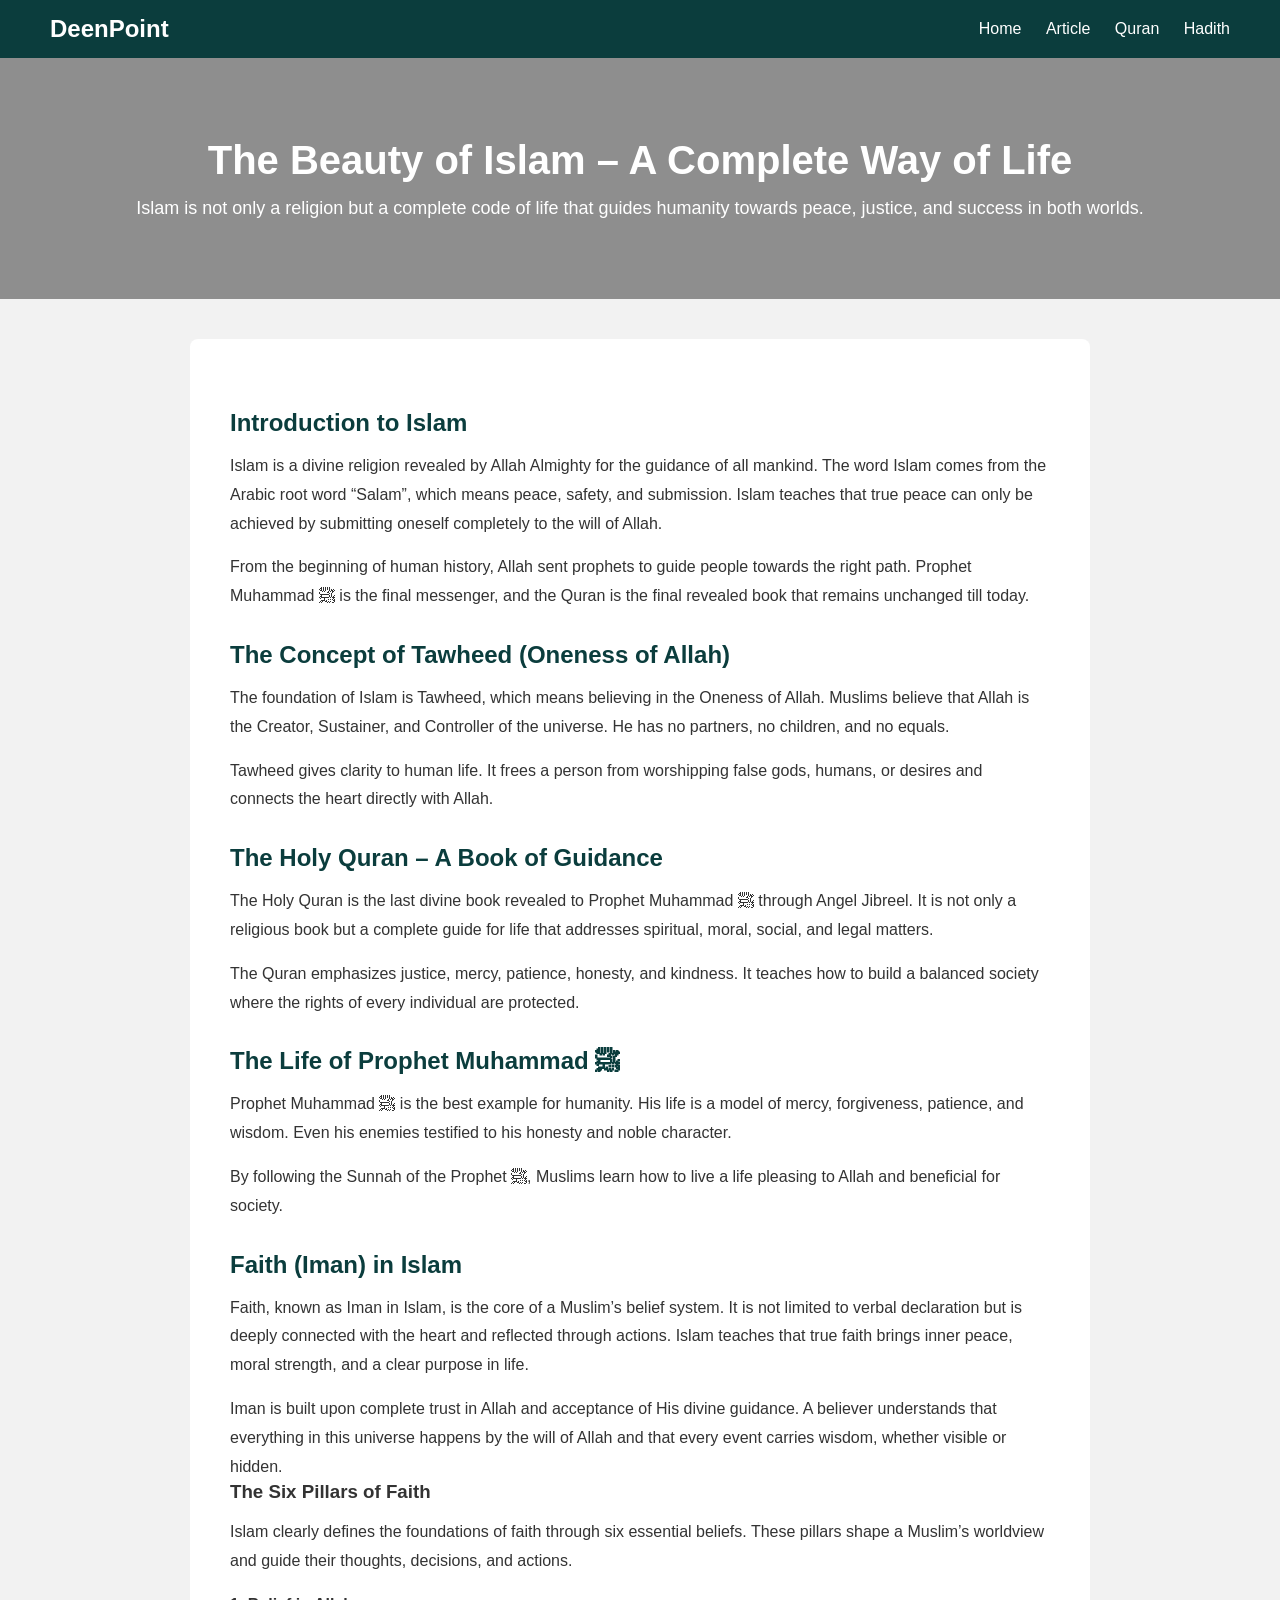
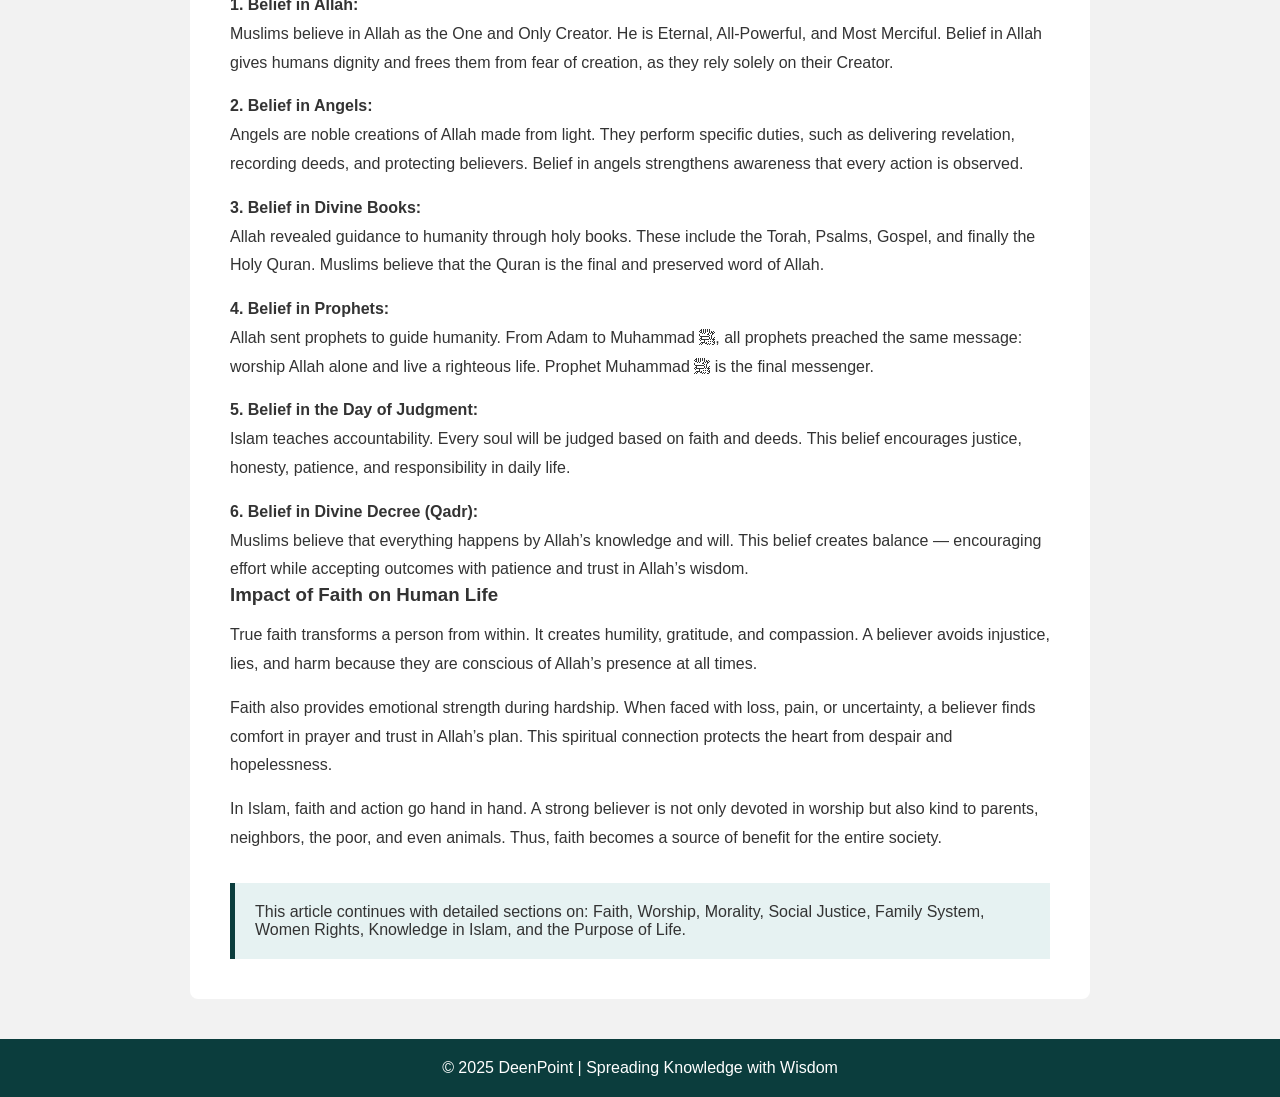
==== artice.html @ c114584f "Initial commit" ====
<!DOCTYPE html>
<html lang="en">
<head>
    <meta charset="UTF-8">
    <title>Islamic Article | DeenPoint</title>
    <link rel="stylesheet" href="artucle.css">
</head>
<body>

    <!-- Navbar -->
    <header class="navbar">
        <div class="logo">DeenPoint</div>
        <nav>
            <a href="index.html">Home</a>
            <a href="artice.html">Article</a>
            <a href="qran.html">Quran</a>
            <a href="hadith.html">Hadith</a>
        </nav>
    </header>

    <!-- Article Hero -->
    <section class="article-hero">
        <h1>The Beauty of Islam – A Complete Way of Life</h1>
        <p>
            Islam is not only a religion but a complete code of life that guides
            humanity towards peace, justice, and success in both worlds.
        </p>
    </section>

    <!-- Article Content -->
    <section class="article-content">

        <h2>Introduction to Islam</h2>
        <p>
            Islam is a divine religion revealed by Allah Almighty for the guidance
            of all mankind. The word Islam comes from the Arabic root word “Salam”,
            which means peace, safety, and submission. Islam teaches that true peace
            can only be achieved by submitting oneself completely to the will of Allah.
        </p>

        <p>
            From the beginning of human history, Allah sent prophets to guide people
            towards the right path. Prophet Muhammad ﷺ is the final messenger, and
            the Quran is the final revealed book that remains unchanged till today.
        </p>

        <h2>The Concept of Tawheed (Oneness of Allah)</h2>
        <p>
            The foundation of Islam is Tawheed, which means believing in the Oneness
            of Allah. Muslims believe that Allah is the Creator, Sustainer, and
            Controller of the universe. He has no partners, no children, and no equals.
        </p>

        <p>
            Tawheed gives clarity to human life. It frees a person from worshipping
            false gods, humans, or desires and connects the heart directly with Allah.
        </p>

        <h2>The Holy Quran – A Book of Guidance</h2>
        <p>
            The Holy Quran is the last divine book revealed to Prophet Muhammad ﷺ
            through Angel Jibreel. It is not only a religious book but a complete
            guide for life that addresses spiritual, moral, social, and legal matters.
        </p>

        <p>
            The Quran emphasizes justice, mercy, patience, honesty, and kindness.
            It teaches how to build a balanced society where the rights of every
            individual are protected.
        </p>

        <h2>The Life of Prophet Muhammad ﷺ</h2>
        <p>
            Prophet Muhammad ﷺ is the best example for humanity. His life is a model
            of mercy, forgiveness, patience, and wisdom. Even his enemies testified
            to his honesty and noble character.
        </p>

        <p>
            By following the Sunnah of the Prophet ﷺ, Muslims learn how to live
            a life pleasing to Allah and beneficial for society.
        </p>
        <h2>Faith (Iman) in Islam</h2>

<p>
Faith, known as Iman in Islam, is the core of a Muslim’s belief system.
It is not limited to verbal declaration but is deeply connected with
the heart and reflected through actions. Islam teaches that true faith
brings inner peace, moral strength, and a clear purpose in life.
</p>

<p>
Iman is built upon complete trust in Allah and acceptance of His divine
guidance. A believer understands that everything in this universe
happens by the will of Allah and that every event carries wisdom,
whether visible or hidden.
</p>

<h3>The Six Pillars of Faith</h3>

<p>
Islam clearly defines the foundations of faith through six essential
beliefs. These pillars shape a Muslim’s worldview and guide their
thoughts, decisions, and actions.
</p>

<p>
<strong>1. Belief in Allah:</strong><br>
Muslims believe in Allah as the One and Only Creator. He is Eternal,
All-Powerful, and Most Merciful. Belief in Allah gives humans dignity
and frees them from fear of creation, as they rely solely on their
Creator.
</p>

<p>
<strong>2. Belief in Angels:</strong><br>
Angels are noble creations of Allah made from light. They perform
specific duties, such as delivering revelation, recording deeds, and
protecting believers. Belief in angels strengthens awareness that every
action is observed.
</p>

<p>
<strong>3. Belief in Divine Books:</strong><br>
Allah revealed guidance to humanity through holy books. These include
the Torah, Psalms, Gospel, and finally the Holy Quran. Muslims believe
that the Quran is the final and preserved word of Allah.
</p>

<p>
<strong>4. Belief in Prophets:</strong><br>
Allah sent prophets to guide humanity. From Adam to Muhammad ﷺ, all
prophets preached the same message: worship Allah alone and live a
righteous life. Prophet Muhammad ﷺ is the final messenger.
</p>

<p>
<strong>5. Belief in the Day of Judgment:</strong><br>
Islam teaches accountability. Every soul will be judged based on faith
and deeds. This belief encourages justice, honesty, patience, and
responsibility in daily life.
</p>

<p>
<strong>6. Belief in Divine Decree (Qadr):</strong><br>
Muslims believe that everything happens by Allah’s knowledge and will.
This belief creates balance — encouraging effort while accepting
outcomes with patience and trust in Allah’s wisdom.
</p>

<h3>Impact of Faith on Human Life</h3>

<p>
True faith transforms a person from within. It creates humility,
gratitude, and compassion. A believer avoids injustice, lies, and harm
because they are conscious of Allah’s presence at all times.
</p>

<p>
Faith also provides emotional strength during hardship. When faced with
loss, pain, or uncertainty, a believer finds comfort in prayer and trust
in Allah’s plan. This spiritual connection protects the heart from
despair and hopelessness.
</p>

<p>
In Islam, faith and action go hand in hand. A strong believer is not
only devoted in worship but also kind to parents, neighbors, the poor,
and even animals. Thus, faith becomes a source of benefit for the entire
society.
</p>


        <!-- NOTE -->
        <div class="note">
            This article continues with detailed sections on:
            Faith, Worship, Morality, Social Justice, Family System,
            Women Rights, Knowledge in Islam, and the Purpose of Life.
        </div>

    </section>

    <!-- Footer -->
    <footer class="footer">
        <p>© 2025 DeenPoint | Spreading Knowledge with Wisdom</p>
    </footer>

</body>
</html>
---- artucle.css ----
*{
    margin: 0;
    padding: 0;
    box-sizing: border-box;
    font-family: 'Segoe UI', sans-serif;
}

body{
    background-color: #f2f2f2;
    color: #333;
}

/* Navbar */
.navbar{
    background-color: #0b3d3d;
    color: white;
    display: flex;
    justify-content: space-between;
    align-items: center;
    padding: 15px 50px;
}

.navbar .logo{
    font-size: 24px;
    font-weight: bold;
}

.navbar nav a{
    color: white;
    text-decoration: none;
    margin-left: 20px;
    font-size: 16px;
}

.navbar nav a.active,
.navbar nav a:hover{
    text-decoration: underline;
}

/* Hero Section */
.article-hero{
    background-color: #8e8e8e;
    text-align: center;
    padding: 80px 20px;
    color: white;
}

.article-hero h1{
    font-size: 40px;
    margin-bottom: 15px;
}

.article-hero p{
    font-size: 18px;
}

/* Article Content */
.article-content{
    max-width: 900px;
    margin: 40px auto;
    background: white;
    padding: 40px;
    border-radius: 8px;
}

.article-content h2{
    margin-top: 30px;
    color: #0b3d3d;
}

.article-content p{
    margin-top: 15px;
    line-height: 1.8;
    font-size: 16px;
}

/* Note Box */
.note{
    background-color: #e6f2f2;
    padding: 20px;
    margin-top: 30px;
    border-left: 5px solid #0b3d3d;
}

/* Footer */
.footer{
    text-align: center;
    padding: 20px;
    background-color: #0b3d3d;
    color: white;
    margin-top: 40px;
}
.footer p{
    margin: 0;
}
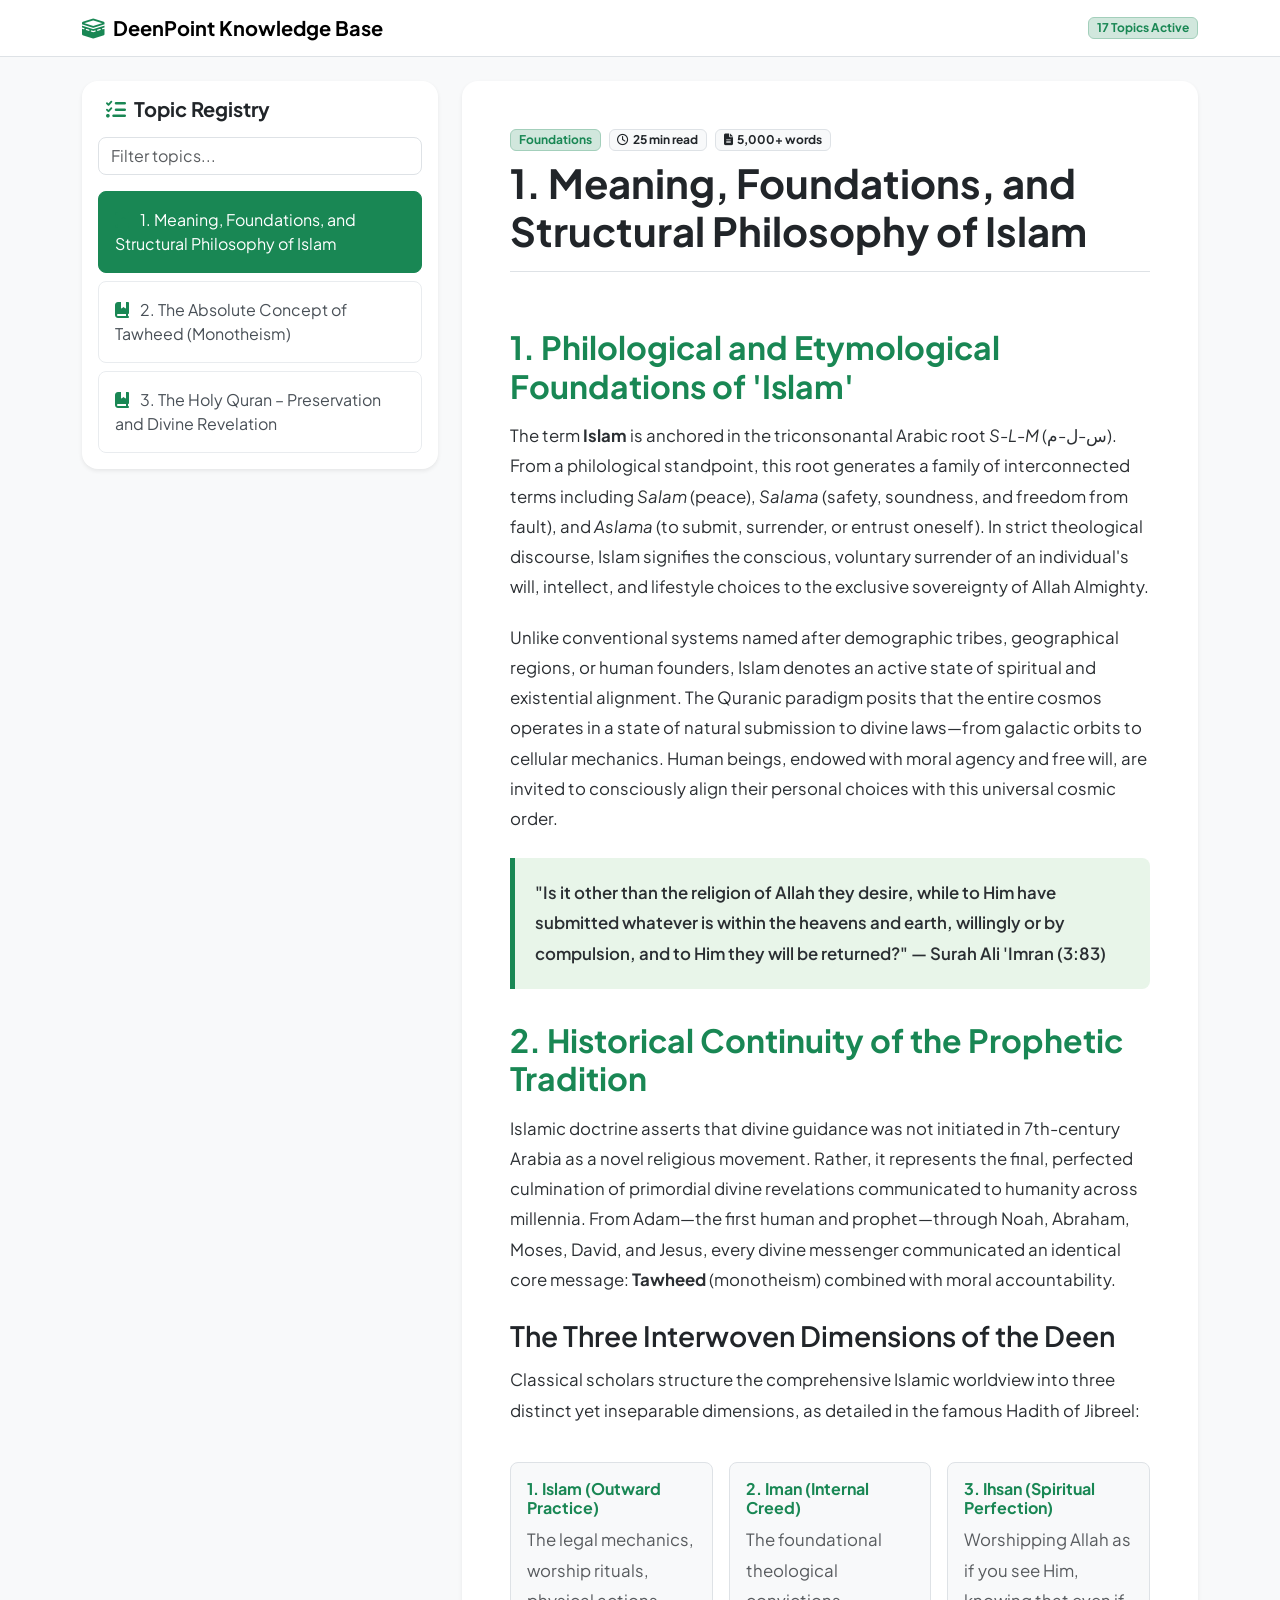
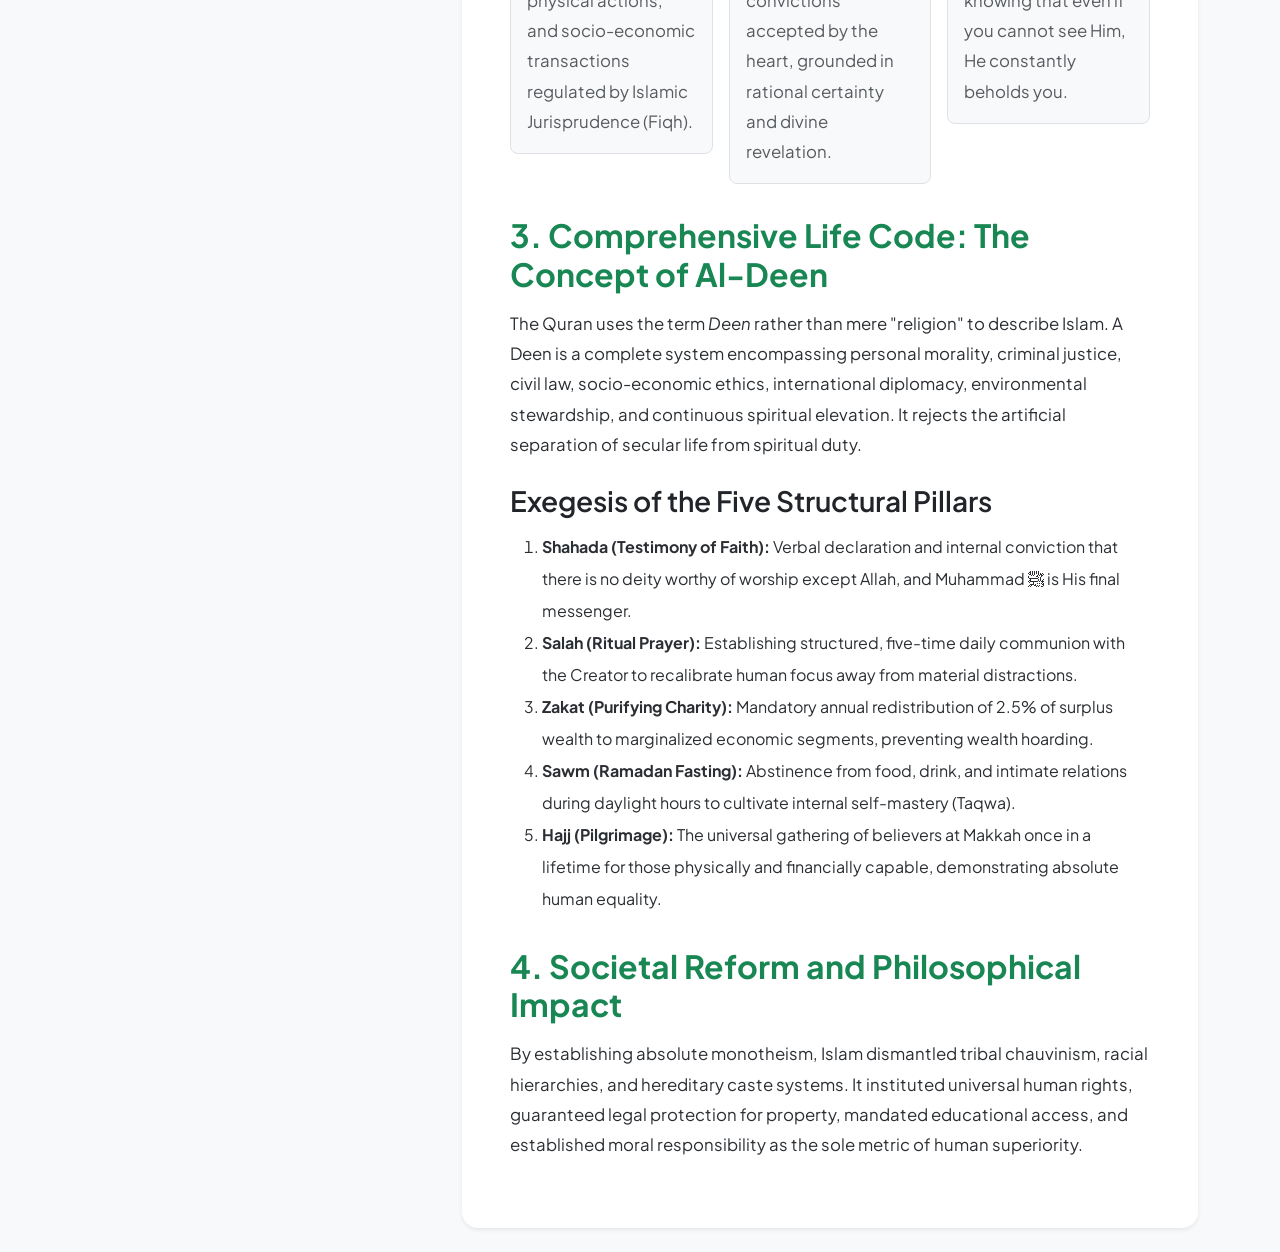
==== commit aa85b780: "main" ====
--- a/artice.html
+++ b/artice.html
@@ -2,188 +2,150 @@
 <html lang="en">
 <head>
     <meta charset="UTF-8">
-    <title>Islamic Article | DeenPoint</title>
-    <link rel="stylesheet" href="artucle.css">
+    <meta name="viewport" content="width=device-width, initial-scale=1.0">
+    <title>Islamic Knowledge & Knowledge Hub | DeenPoint</title>
+    
+    <link href="https://fonts.googleapis.com/css2?family=Plus+Jakarta+Sans:wght@400;500;600;700&display=swap" rel="stylesheet">
+    <link href="https://cdn.jsdelivr.net/npm/bootstrap@5.3.2/dist/css/bootstrap.min.css" rel="stylesheet">
+    <link rel="stylesheet" href="https://cdnjs.cloudflare.com/ajax/libs/font-awesome/6.4.0/css/all.min.css">
+    
+    <style>
+        body { font-family: 'Plus Jakarta Sans', sans-serif; background-color: #f8f9fa; }
+        .topic-sidebar { max-height: calc(100vh - 120px); overflow-y: auto; }
+        .topic-btn {
+            border: 1px solid #e9ecef;
+            background: #ffffff;
+            color: #495057;
+            transition: all 0.2s ease;
+            cursor: pointer;
+            text-align: left;
+            width: 100%;
+        }
+        .topic-btn:hover, .topic-btn.active {
+            background-color: #198754;
+            color: #ffffff !important;
+            border-color: #198754;
+        }
+        .article-view {
+            animation: fadeIn 0.3s ease-in-out;
+            line-height: 1.8;
+            color: #2b2f33;
+        }
+        .article-view h2 { margin-top: 2rem; margin-bottom: 1rem; font-weight: 700; color: #198754; }
+        .article-view h3 { margin-top: 1.5rem; margin-bottom: 0.8rem; font-weight: 600; color: #212529; }
+        .article-view p { margin-bottom: 1.25rem; font-size: 1.05rem; }
+        .quote-box {
+            background-color: #e8f5e9;
+            border-left: 5px solid #198754;
+            padding: 1.25rem;
+            margin: 1.5rem 0;
+            border-radius: 0 8px 8px 0;
+        }
+        @keyframes fadeIn {
+            from { opacity: 0; transform: translateY(4px); }
+            to { opacity: 1; transform: translateY(0); }
+        }
+    </style>
 </head>
 <body>
 
-    <!-- Navbar -->
-    <header class="navbar">
-        <div class="logo">DeenPoint</div>
-        <nav>
-            <a href="index.html">Home</a>
-            <a href="artice.html">Article</a>
-            <a href="qran.html">Quran</a>
-            <a href="hadith.html">Hadith</a>
-        </nav>
-    </header>
+    <nav class="navbar navbar-expand-lg bg-white border-bottom sticky-top">
+        <div class="container">
+            <a class="navbar-brand fw-bold" href="index.html">
+                <i class="fa-solid fa-kaaba text-success me-2"></i>DeenPoint Knowledge Base
+            </a>
+            <span class="badge bg-success-subtle text-success border border-success-subtle">17 Topics Active</span>
+        </div>
+    </nav>
 
-    <!-- Article Hero -->
-    <section class="article-hero">
-        <h1>The Beauty of Islam – A Complete Way of Life</h1>
-        <p>
-            Islam is not only a religion but a complete code of life that guides
-            humanity towards peace, justice, and success in both worlds.
-        </p>
-    </section>
+    <main class="py-4">
+        <div class="container">
+            <div class="row g-4">
 
-    <!-- Article Content -->
-    <section class="article-content">
+                <!-- Sidebar (17 Topics) -->
+                <aside class="col-lg-4 col-md-5">
+                    <div class="card border-0 shadow-sm p-3 rounded-4 bg-white sticky-top topic-sidebar" style="top: 80px;">
+                        <h5 class="fw-bold text-dark mb-3 px-2">
+                            <i class="fa-solid fa-list-check text-success me-2"></i>Topic Registry
+                        </h5>
+                        
+                        <div class="mb-3">
+                            <input type="text" id="topicSearch" class="form-control rounded-3" placeholder="Filter topics..." onkeyup="filterTopics()">
+                        </div>
 
-        <h2>Introduction to Islam</h2>
-        <p>
-            Islam is a divine religion revealed by Allah Almighty for the guidance
-            of all mankind. The word Islam comes from the Arabic root word “Salam”,
-            which means peace, safety, and submission. Islam teaches that true peace
-            can only be achieved by submitting oneself completely to the will of Allah.
-        </p>
+                        <div class="d-flex flex-column gap-2" id="topicListContainer"></div>
+                    </div>
+                </aside>
 
-        <p>
-            From the beginning of human history, Allah sent prophets to guide people
-            towards the right path. Prophet Muhammad ﷺ is the final messenger, and
-            the Quran is the final revealed book that remains unchanged till today.
-        </p>
+                <!-- Dynamic Article View -->
+                <section class="col-lg-8 col-md-7">
+                    <div class="card border-0 shadow-sm p-4 p-md-5 rounded-4 bg-white">
+                        <div id="articleHeader" class="border-bottom pb-3 mb-4"></div>
+                        <article id="articleBody" class="article-view"></article>
+                    </div>
+                </section>
 
-        <h2>The Concept of Tawheed (Oneness of Allah)</h2>
-        <p>
-            The foundation of Islam is Tawheed, which means believing in the Oneness
-            of Allah. Muslims believe that Allah is the Creator, Sustainer, and
-            Controller of the universe. He has no partners, no children, and no equals.
-        </p>
+            </div>
+        </div>
+    </main>
 
-        <p>
-            Tawheed gives clarity to human life. It frees a person from worshipping
-            false gods, humans, or desires and connects the heart directly with Allah.
-        </p>
+    <!-- 1. External Articles Data File Linked Here -->
+    <script src="articles-data.js"></script>
 
-        <h2>The Holy Quran – A Book of Guidance</h2>
-        <p>
-            The Holy Quran is the last divine book revealed to Prophet Muhammad ﷺ
-            through Angel Jibreel. It is not only a religious book but a complete
-            guide for life that addresses spiritual, moral, social, and legal matters.
-        </p>
+    <!-- 2. UI Logic Script -->
+    <script>
+        document.addEventListener("DOMContentLoaded", () => {
+            if (typeof articlesDB !== 'undefined' && articlesDB.length > 0) {
+                renderSidebar(articlesDB);
+                loadArticle(1);
+            }
+        });
 
-        <p>
-            The Quran emphasizes justice, mercy, patience, honesty, and kindness.
-            It teaches how to build a balanced society where the rights of every
-            individual are protected.
-        </p>
+        function renderSidebar(data) {
+            const container = document.getElementById("topicListContainer");
+            container.innerHTML = "";
+            
+            data.forEach((item, index) => {
+                const btn = document.createElement("button");
+                btn.className = `btn topic-btn p-3 rounded-3 ${index === 0 ? 'active' : ''}`;
+                btn.setAttribute("onclick", `selectTopic(${item.id}, this)`);
+                btn.innerHTML = `<i class="fa-solid fa-book-bookmark text-success me-2"></i> ${item.title}`;
+                container.appendChild(btn);
+            });
+        }
 
-        <h2>The Life of Prophet Muhammad ﷺ</h2>
-        <p>
-            Prophet Muhammad ﷺ is the best example for humanity. His life is a model
-            of mercy, forgiveness, patience, and wisdom. Even his enemies testified
-            to his honesty and noble character.
-        </p>
+        function selectTopic(id, btnElement) {
+            document.querySelectorAll(".topic-btn").forEach(b => b.classList.remove("active"));
+            btnElement.classList.add("active");
+            loadArticle(id);
+        }
 
-        <p>
-            By following the Sunnah of the Prophet ﷺ, Muslims learn how to live
-            a life pleasing to Allah and beneficial for society.
-        </p>
-        <h2>Faith (Iman) in Islam</h2>
+        function loadArticle(id) {
+            const article = articlesDB.find(a => a.id === id);
+            if (!article) return;
 
-<p>
-Faith, known as Iman in Islam, is the core of a Muslim’s belief system.
-It is not limited to verbal declaration but is deeply connected with
-the heart and reflected through actions. Islam teaches that true faith
-brings inner peace, moral strength, and a clear purpose in life.
-</p>
+            document.getElementById("articleHeader").innerHTML = `
+                <div class="d-flex flex-wrap align-items-center gap-2 mb-2">
+                    <span class="badge bg-success-subtle text-success border border-success-subtle">${article.category}</span>
+                    <span class="badge bg-light text-dark border"><i class="fa-regular fa-clock me-1"></i>${article.readTime}</span>
+                    <span class="badge bg-light text-dark border"><i class="fa-solid fa-file-lines me-1"></i>${article.wordCount}</span>
+                </div>
+                <h1 class="fw-bold text-dark display-6 mb-0">${article.title}</h1>
+            `;
 
-<p>
-Iman is built upon complete trust in Allah and acceptance of His divine
-guidance. A believer understands that everything in this universe
-happens by the will of Allah and that every event carries wisdom,
-whether visible or hidden.
-</p>
+            document.getElementById("articleBody").innerHTML = article.content;
+            
+            if (window.innerWidth < 768) {
+                document.getElementById("articleHeader").scrollIntoView({ behavior: 'smooth' });
+            }
+        }
 
-<h3>The Six Pillars of Faith</h3>
-
-<p>
-Islam clearly defines the foundations of faith through six essential
-beliefs. These pillars shape a Muslim’s worldview and guide their
-thoughts, decisions, and actions.
-</p>
-
-<p>
-<strong>1. Belief in Allah:</strong><br>
-Muslims believe in Allah as the One and Only Creator. He is Eternal,
-All-Powerful, and Most Merciful. Belief in Allah gives humans dignity
-and frees them from fear of creation, as they rely solely on their
-Creator.
-</p>
-
-<p>
-<strong>2. Belief in Angels:</strong><br>
-Angels are noble creations of Allah made from light. They perform
-specific duties, such as delivering revelation, recording deeds, and
-protecting believers. Belief in angels strengthens awareness that every
-action is observed.
-</p>
-
-<p>
-<strong>3. Belief in Divine Books:</strong><br>
-Allah revealed guidance to humanity through holy books. These include
-the Torah, Psalms, Gospel, and finally the Holy Quran. Muslims believe
-that the Quran is the final and preserved word of Allah.
-</p>
-
-<p>
-<strong>4. Belief in Prophets:</strong><br>
-Allah sent prophets to guide humanity. From Adam to Muhammad ﷺ, all
-prophets preached the same message: worship Allah alone and live a
-righteous life. Prophet Muhammad ﷺ is the final messenger.
-</p>
-
-<p>
-<strong>5. Belief in the Day of Judgment:</strong><br>
-Islam teaches accountability. Every soul will be judged based on faith
-and deeds. This belief encourages justice, honesty, patience, and
-responsibility in daily life.
-</p>
-
-<p>
-<strong>6. Belief in Divine Decree (Qadr):</strong><br>
-Muslims believe that everything happens by Allah’s knowledge and will.
-This belief creates balance — encouraging effort while accepting
-outcomes with patience and trust in Allah’s wisdom.
-</p>
-
-<h3>Impact of Faith on Human Life</h3>
-
-<p>
-True faith transforms a person from within. It creates humility,
-gratitude, and compassion. A believer avoids injustice, lies, and harm
-because they are conscious of Allah’s presence at all times.
-</p>
-
-<p>
-Faith also provides emotional strength during hardship. When faced with
-loss, pain, or uncertainty, a believer finds comfort in prayer and trust
-in Allah’s plan. This spiritual connection protects the heart from
-despair and hopelessness.
-</p>
-
-<p>
-In Islam, faith and action go hand in hand. A strong believer is not
-only devoted in worship but also kind to parents, neighbors, the poor,
-and even animals. Thus, faith becomes a source of benefit for the entire
-society.
-</p>
-
-
-        <!-- NOTE -->
-        <div class="note">
-            This article continues with detailed sections on:
-            Faith, Worship, Morality, Social Justice, Family System,
-            Women Rights, Knowledge in Islam, and the Purpose of Life.
-        </div>
-
-    </section>
-
-    <!-- Footer -->
-    <footer class="footer">
-        <p>© 2025 DeenPoint | Spreading Knowledge with Wisdom</p>
-    </footer>
-
+        function filterTopics() {
+            const query = document.getElementById("topicSearch").value.toLowerCase();
+            const filtered = articlesDB.filter(a => a.title.toLowerCase().includes(query));
+            renderSidebar(filtered);
+        }
+    </script>
+    <script src="article-date.js"></script>
 </body>
-</html>
+</html>
